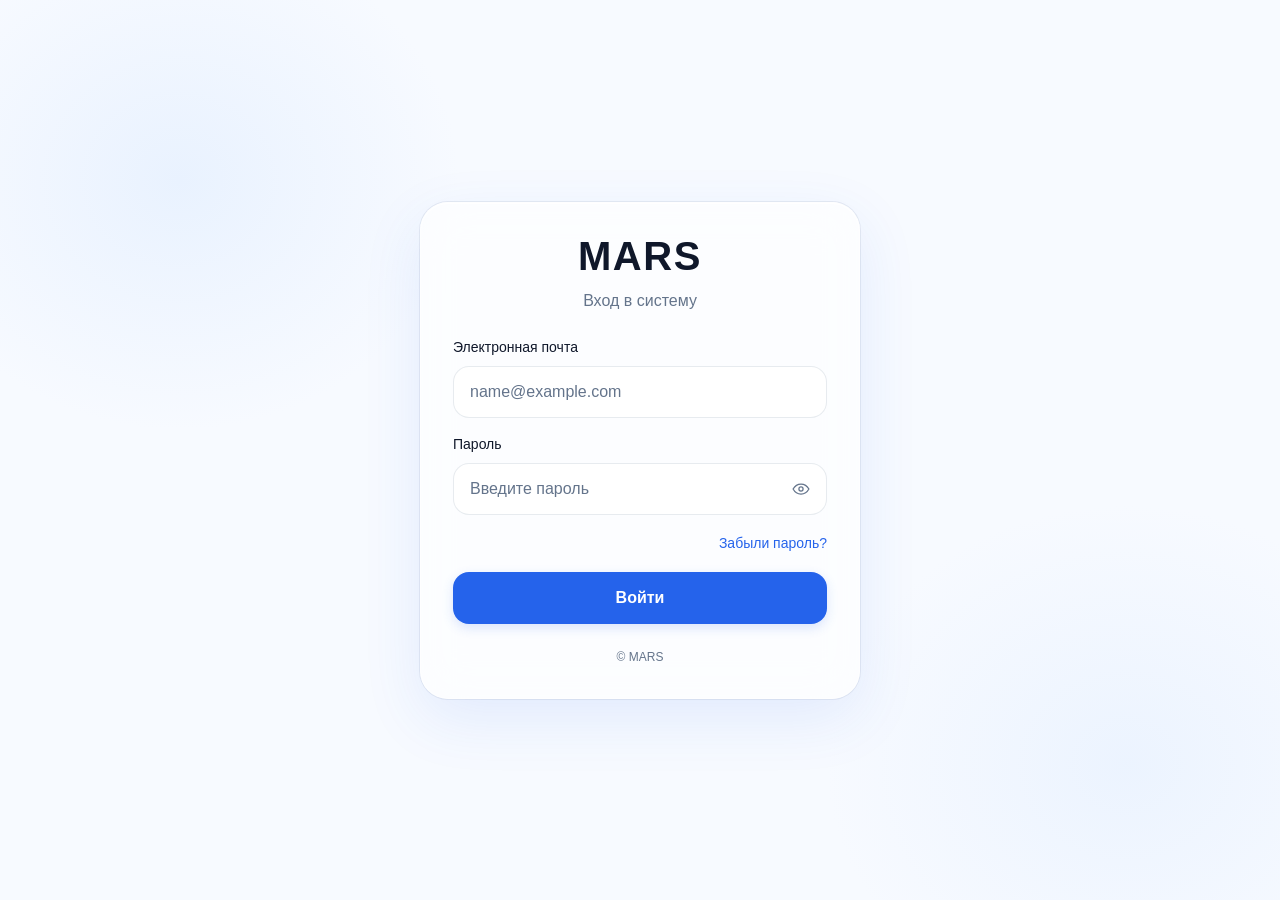
==== index.html @ e256bf9a "Create MARS login page" ====
<!doctype html>
<html lang="ru">
  <head>
    <meta charset="UTF-8" />
    <meta name="viewport" content="width=device-width, initial-scale=1" />
    <meta name="theme-color" content="#F7FAFF" />
    <meta name="description" content="MARS — вход в систему." />
    <title>MARS — Вход в систему</title>
    <link rel="stylesheet" href="./styles.css" />
    <script src="./script.js" defer></script>
  </head>
  <body>
    <div class="ambient" aria-hidden="true"></div>
    <main class="main">
      <section class="login-card" aria-labelledby="login-title" aria-describedby="login-subtitle">
        <header class="card-heading">
          <h1 id="login-title">MARS</h1>
          <p id="login-subtitle">Вход в систему</p>
        </header>
        <form id="login-form">
          <div class="field">
            <label for="email">Электронная почта</label>
            <div class="input-wrap">
              <input id="email" name="email" type="email" placeholder="name@example.com" autocomplete="email" autocapitalize="none" spellcheck="false" required aria-describedby="email-error" />
            </div>
            <p class="field-error" id="email-error" hidden></p>
          </div>
          <div class="field">
            <label for="password">Пароль</label>
            <div class="input-wrap">
              <input id="password" name="password" type="password" placeholder="Введите пароль" autocomplete="current-password" required aria-describedby="password-error" />
              <button class="password-toggle" type="button" aria-label="Показать пароль" aria-controls="password" aria-pressed="false"><svg viewBox="0 0 24 24" fill="none" aria-hidden="true"><path d="M2.5 12s3.3-6 9.5-6 9.5 6 9.5 6-3.3 6-9.5 6-9.5-6-9.5-6Z" stroke="currentColor" stroke-width="1.5"/><circle cx="12" cy="12" r="2.5" stroke="currentColor" stroke-width="1.5"/><path class="eye-slash" d="m4 4 16 16" stroke="currentColor" stroke-width="1.7" stroke-linecap="round"/></svg></button>
            </div>
            <p class="field-error" id="password-error" hidden></p>
          </div>
          <div class="recovery-row"><button class="text-button" id="forgot-password" type="button">Забыли пароль?</button></div>
          <button class="submit-button" type="submit">Войти</button>
          <p class="form-status" id="form-status" role="status" aria-live="polite" hidden></p>
        </form>
        <footer class="card-footer">© MARS</footer>
      </section>
    </main>
  </body>
</html>
---- styles.css ----
:root {
  font-family: Inter, -apple-system, BlinkMacSystemFont, "Segoe UI", sans-serif;
  color: #0f172a;
  background: #f7faff;
  font-synthesis: none;
  -webkit-font-smoothing: antialiased;
  color-scheme: light;
  --primary: #2563eb;
  --accent: #3b82f6;
  --secondary: #64748b;
  --muted: #94a3b8;
}

* { box-sizing: border-box; }
body { margin: 0; min-width: 280px; }
button, input { font: inherit; }
button { cursor: pointer; -webkit-tap-highlight-color: transparent; }
[hidden] { display: none !important; }

/* Diffuse background light stays outside the compact form composition. */
.ambient {
  position: fixed;
  inset: 0;
  z-index: -1;
  pointer-events: none;
  background:
    radial-gradient(ellipse 280px 250px at 14% 20%, #dbeafe80, transparent 100%),
    radial-gradient(ellipse 300px 260px at 88% 85%, #dbeafe66, transparent 100%),
    #f7faff;
}

.main {
  min-height: 100vh;
  min-height: 100svh;
  width: 100%;
  display: flex;
  align-items: center;
  justify-content: center;
  padding: 32px;
}

.login-card {
  width: 440px;
  max-width: calc(100vw - 40px);
  padding: 32px;
  display: flex;
  flex-direction: column;
  gap: 16px;
  border-radius: 28px;
  border: 1px solid rgba(255, 255, 255, .45);
  background: rgba(255, 255, 255, .62);
  backdrop-filter: blur(24px);
  -webkit-backdrop-filter: blur(24px);
  box-shadow:
    0 20px 60px rgba(37, 99, 235, .10),
    0 0 0 1px rgba(148, 163, 184, .18),
    inset 0 1px 0 rgba(255, 255, 255, .85);
}

.card-heading { text-align: center; padding-bottom: 8px; }
h1 {
  margin: 0;
  font-size: 40px;
  font-weight: 700;
  line-height: 1.05;
  letter-spacing: .04em;
}
.card-heading p {
  margin: 12px 0 0;
  font-size: 16px;
  font-weight: 500;
  line-height: 1.5;
  color: var(--secondary);
}

form { display: flex; flex-direction: column; gap: 16px; }
label {
  display: block;
  margin-bottom: 8px;
  font-size: 14px;
  font-weight: 500;
  line-height: 1.5;
}
.input-wrap { position: relative; }
input {
  width: 100%;
  min-width: 0;
  height: 52px;
  padding: 0 16px;
  border: 1px solid rgba(148, 163, 184, .22);
  border-radius: 16px;
  background: rgba(255, 255, 255, .72);
  color: #0f172a;
  font-size: 16px;
  line-height: 1.5;
  outline: 2px solid transparent;
  outline-offset: 2px;
  transition: border-color 180ms, box-shadow 180ms, background 180ms;
}
input::placeholder { color: var(--secondary); opacity: 1; }
input:hover { border-color: rgba(148, 163, 184, .5); }
input:focus {
  border-color: var(--accent);
  outline-color: rgba(59, 130, 246, .3);
  box-shadow: 0 0 0 4px rgba(59, 130, 246, .08);
  background: #fff;
}
input[aria-invalid='true'] { border-color: #b42335; }
#password { padding-right: 56px; }

.password-toggle {
  position: absolute;
  top: 4px;
  right: 4px;
  width: 44px;
  height: 44px;
  display: grid;
  place-items: center;
  border: 0;
  border-radius: 12px;
  background: transparent;
  color: #64748b;
  transition: background 180ms, color 180ms;
}
.password-toggle:hover { color: var(--primary); background: #dbeafe66; }
.password-toggle svg { width: 20px; height: 20px; }
.eye-slash { opacity: 0; transition: opacity 150ms; }
.password-toggle[aria-pressed='true'] .eye-slash { opacity: 1; }

.recovery-row { display: flex; justify-content: flex-end; }
.text-button {
  border: 0;
  padding: 2px 0;
  background: none;
  color: var(--primary);
  font-size: 14px;
  line-height: 1.5;
  transition: color 180ms;
}
.text-button:hover { color: #1d4ed8; text-decoration: underline; text-underline-offset: 4px; }
.submit-button {
  width: 100%;
  height: 52px;
  border: 1px solid transparent;
  border-radius: 16px;
  background: var(--primary);
  color: #fff;
  font-size: 16px;
  font-weight: 600;
  box-shadow: 0 4px 12px rgba(37, 99, 235, .16);
  transition: background 200ms, box-shadow 200ms, transform 200ms;
}
.submit-button:hover { background: #1d4ed8; box-shadow: 0 6px 16px rgba(37, 99, 235, .2); }
.submit-button:active { transform: translateY(1px); box-shadow: 0 2px 5px rgba(37, 99, 235, .12); }
button:focus-visible { outline: 2px solid var(--primary); outline-offset: 4px; }

.card-footer {
  padding-top: 8px;
  text-align: center;
  color: var(--secondary);
  font-size: 12px;
  line-height: 1.5;
}
.field-error { margin: 8px 0 0; color: #b42335; font-size: 13px; line-height: 1.5; }
.form-status { margin: 0; padding: 12px; border-radius: 12px; color: var(--secondary); background: #dbeafe66; font-size: 13px; line-height: 1.5; }

@media (max-width: 600px) {
  .main { padding: 20px; }
  .login-card { padding: 24px; }
}
@supports not ((backdrop-filter: blur(24px)) or (-webkit-backdrop-filter: blur(24px))) {
  .login-card { background: rgba(255, 255, 255, .94); }
}
@media (prefers-reduced-motion: reduce) {
  *, *::before, *::after { transition: none !important; animation: none !important; }
}
@media (forced-colors: active) {
  .login-card, input, .submit-button { border: 1px solid CanvasText; }
  .submit-button { color: ButtonText; }
  .ambient { display: none; }
}
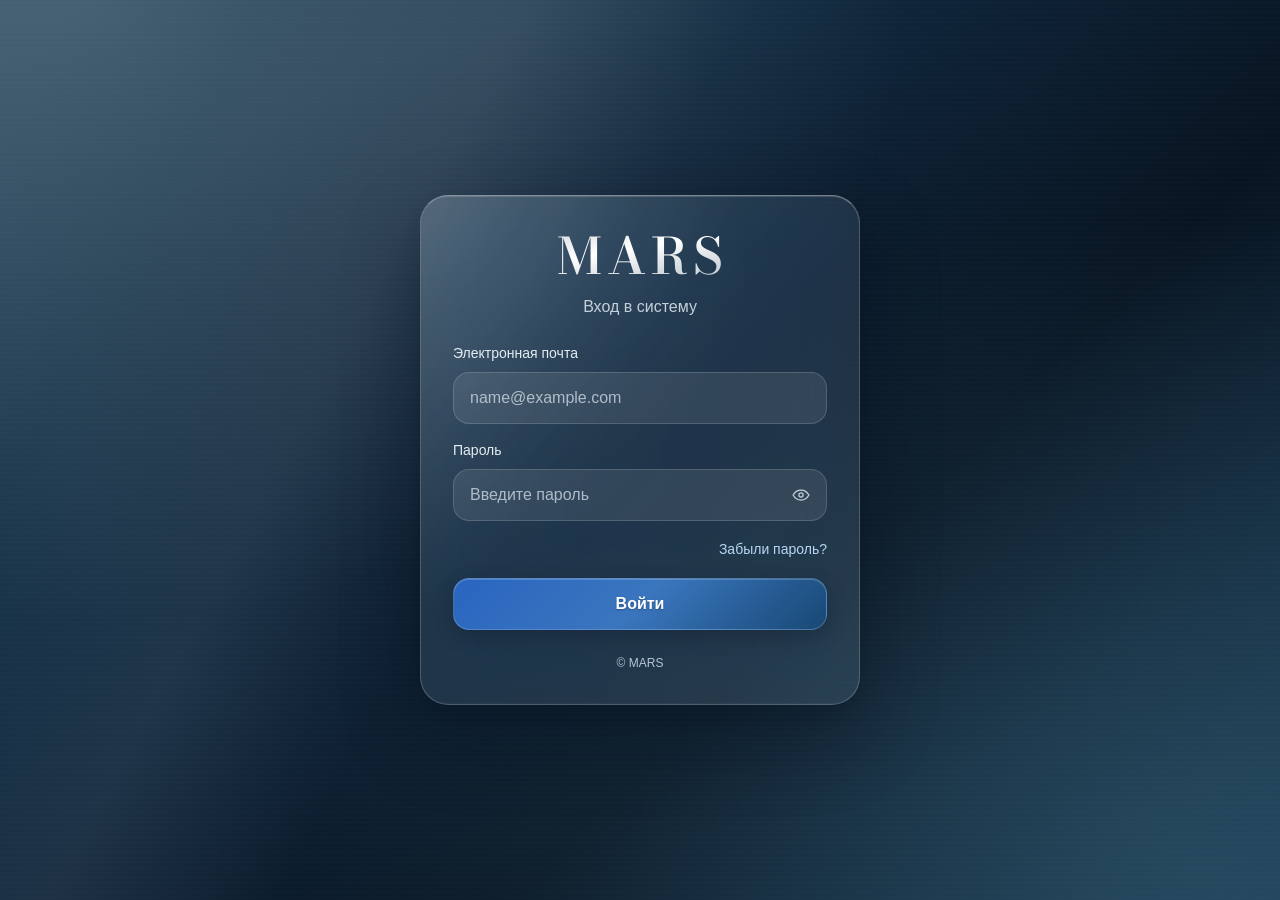
==== commit af6435b5: "Refine MARS metallic identity and serif branding" ====
--- a/index.html
+++ b/index.html
@@ -3,7 +3,7 @@
   <head>
     <meta charset="UTF-8" />
     <meta name="viewport" content="width=device-width, initial-scale=1" />
-    <meta name="theme-color" content="#F7FAFF" />
+    <meta name="theme-color" content="#10283E" />
     <meta name="description" content="MARS — вход в систему." />
     <title>MARS — Вход в систему</title>
     <link rel="stylesheet" href="./styles.css" />
--- a/styles.css
+++ b/styles.css
@@ -1,32 +1,145 @@
+/* Bodoni Moda SemiBold, Latin subset. Fontsource 5.3.0 / Google Fonts.
+Copyright 2020 The Bodoni Moda Project Authors (https://github.com/indestructible-type/Bodoni) BodoniModa-Italic[opsz,wght].ttf: Copyright 2020 The Bodoni Moda Project Authors (https://github.com/indestructible-type/Bodoni)
+
+This Font Software is licensed under the SIL Open Font License, Version 1.1.
+This license is copied below, and is also available with a FAQ at:
+http://scripts.sil.org/OFL
+
+
+-----------------------------------------------------------
+SIL OPEN FONT LICENSE Version 1.1 - 26 February 2007
+-----------------------------------------------------------
+
+PREAMBLE
+The goals of the Open Font License (OFL) are to stimulate worldwide
+development of collaborative font projects, to support the font creation
+efforts of academic and linguistic communities, and to provide a free and
+open framework in which fonts may be shared and improved in partnership
+with others.
+
+The OFL allows the licensed fonts to be used, studied, modified and
+redistributed freely as long as they are not sold by themselves. The
+fonts, including any derivative works, can be bundled, embedded,
+redistributed and/or sold with any software provided that any reserved
+names are not used by derivative works. The fonts and derivatives,
+however, cannot be released under any other type of license. The
+requirement for fonts to remain under this license does not apply
+to any document created using the fonts or their derivatives.
+
+DEFINITIONS
+"Font Software" refers to the set of files released by the Copyright
+Holder(s) under this license and clearly marked as such. This may
+include source files, build scripts and documentation.
+
+"Reserved Font Name" refers to any names specified as such after the
+copyright statement(s).
+
+"Original Version" refers to the collection of Font Software components as
+distributed by the Copyright Holder(s).
+
+"Modified Version" refers to any derivative made by adding to, deleting,
+or substituting -- in part or in whole -- any of the components of the
+Original Version, by changing formats or by porting the Font Software to a
+new environment.
+
+"Author" refers to any designer, engineer, programmer, technical
+writer or other person who contributed to the Font Software.
+
+PERMISSION & CONDITIONS
+Permission is hereby granted, free of charge, to any person obtaining
+a copy of the Font Software, to use, study, copy, merge, embed, modify,
+redistribute, and sell modified and unmodified copies of the Font
+Software, subject to the following conditions:
+
+1) Neither the Font Software nor any of its individual components,
+in Original or Modified Versions, may be sold by itself.
+
+2) Original or Modified Versions of the Font Software may be bundled,
+redistributed and/or sold with any software, provided that each copy
+contains the above copyright notice and this license. These can be
+included either as stand-alone text files, human-readable headers or
+in the appropriate machine-readable metadata fields within text or
+binary files as long as those fields can be easily viewed by the user.
+
+3) No Modified Version of the Font Software may use the Reserved Font
+Name(s) unless explicit written permission is granted by the corresponding
+Copyright Holder. This restriction only applies to the primary font name as
+presented to the users.
+
+4) The name(s) of the Copyright Holder(s) or the Author(s) of the Font
+Software shall not be used to promote, endorse or advertise any
+Modified Version, except to acknowledge the contribution(s) of the
+Copyright Holder(s) and the Author(s) or with their explicit written
+permission.
+
+5) The Font Software, modified or unmodified, in part or in whole,
+must be distributed entirely under this license, and must not be
+distributed under any other license. The requirement for fonts to
+remain under this license does not apply to any document created
+using the Font Software.
+
+TERMINATION
+This license becomes null and void if any of the above conditions are
+not met.
+
+DISCLAIMER
+THE FONT SOFTWARE IS PROVIDED "AS IS", WITHOUT WARRANTY OF ANY KIND,
+EXPRESS OR IMPLIED, INCLUDING BUT NOT LIMITED TO ANY WARRANTIES OF
+MERCHANTABILITY, FITNESS FOR A PARTICULAR PURPOSE AND NONINFRINGEMENT
+OF COPYRIGHT, PATENT, TRADEMARK, OR OTHER RIGHT. IN NO EVENT SHALL THE
+COPYRIGHT HOLDER BE LIABLE FOR ANY CLAIM, DAMAGES OR OTHER LIABILITY,
+INCLUDING ANY GENERAL, SPECIAL, INDIRECT, INCIDENTAL, OR CONSEQUENTIAL
+DAMAGES, WHETHER IN AN ACTION OF CONTRACT, TORT OR OTHERWISE, ARISING
+FROM, OUT OF THE USE OR INABILITY TO USE THE FONT SOFTWARE OR FROM
+OTHER DEALINGS IN THE FONT SOFTWARE.
+*/
+@font-face {
+  font-family: 'Bodoni Moda';
+  font-style: normal;
+  font-weight: 600;
+  font-display: swap;
+  src: url('[data-uri]') format('woff2');
+}
+
 :root {
   font-family: Inter, -apple-system, BlinkMacSystemFont, "Segoe UI", sans-serif;
-  color: #0f172a;
-  background: #f7faff;
+  color: #f8fafc;
+  background: #10283e;
   font-synthesis: none;
   -webkit-font-smoothing: antialiased;
-  color-scheme: light;
-  --primary: #2563eb;
-  --accent: #3b82f6;
-  --secondary: #64748b;
-  --muted: #94a3b8;
+  color-scheme: dark;
+  --accent: #98c5ed;
+  --secondary: #c4d0da;
+  --muted: #b6c5d2;
 }
 
 * { box-sizing: border-box; }
-body { margin: 0; min-width: 280px; }
+body { margin: 0; min-width: 280px; isolation: isolate; }
 button, input { font: inherit; }
 button { cursor: pointer; -webkit-tap-highlight-color: transparent; }
 [hidden] { display: none !important; }
 
-/* Diffuse background light stays outside the compact form composition. */
+/* Broad steel reflections and a quiet brushed finish, without animated layers. */
 .ambient {
   position: fixed;
   inset: 0;
   z-index: -1;
   pointer-events: none;
   background:
-    radial-gradient(ellipse 280px 250px at 14% 20%, #dbeafe80, transparent 100%),
-    radial-gradient(ellipse 300px 260px at 88% 85%, #dbeafe66, transparent 100%),
-    #f7faff;
+    radial-gradient(ellipse at 50% 48%, rgba(8, 20, 33, .32), transparent 63%),
+    radial-gradient(ellipse at 6% 0%, rgba(214, 220, 224, .20), transparent 49%),
+    radial-gradient(ellipse at 93% 96%, rgba(53, 93, 115, .56), transparent 53%),
+    linear-gradient(118deg, transparent 15%, rgba(166, 176, 183, .10) 30%, transparent 43%),
+    linear-gradient(135deg, #355d73 -30%, #10283e 37%, #081421 65%, #1c4563 120%);
+}
+.ambient::after {
+  content: '';
+  position: absolute;
+  inset: 0;
+  opacity: .16;
+  background:
+    repeating-linear-gradient(0deg, transparent 0 2px, rgba(214, 220, 224, .12) 2px 3px, transparent 3px 5px),
+    repeating-linear-gradient(91deg, transparent 0 5px, rgba(102, 118, 129, .08) 5px 6px);
 }
 
 .main {
@@ -40,6 +153,8 @@
 }
 
 .login-card {
+  position: relative;
+  isolation: isolate;
   width: 440px;
   max-width: calc(100vw - 40px);
   padding: 32px;
@@ -47,26 +162,51 @@
   flex-direction: column;
   gap: 16px;
   border-radius: 28px;
-  border: 1px solid rgba(255, 255, 255, .45);
-  background: rgba(255, 255, 255, .62);
-  backdrop-filter: blur(24px);
-  -webkit-backdrop-filter: blur(24px);
+  border: 1px solid rgba(255, 255, 255, .20);
+  border-top-color: rgba(255, 255, 255, .38);
+  background: rgba(225, 235, 242, .10);
+  backdrop-filter: blur(28px) saturate(135%);
+  -webkit-backdrop-filter: blur(28px) saturate(135%);
   box-shadow:
-    0 20px 60px rgba(37, 99, 235, .10),
-    0 0 0 1px rgba(148, 163, 184, .18),
-    inset 0 1px 0 rgba(255, 255, 255, .85);
+    0 30px 80px rgba(0, 10, 25, .32),
+    0 8px 24px rgba(0, 10, 25, .12),
+    inset 0 1px 0 rgba(255, 255, 255, .16),
+    inset 0 -1px 0 rgba(214, 220, 224, .04);
+}
+.login-card::before {
+  content: '';
+  position: absolute;
+  inset: 0;
+  z-index: -1;
+  pointer-events: none;
+  border-radius: inherit;
+  background:
+    radial-gradient(ellipse at 0 0, rgba(214, 220, 224, .09), transparent 55%),
+    linear-gradient(125deg, rgba(255, 255, 255, .05), transparent 42%, rgba(166, 176, 183, .025));
 }
 
 .card-heading { text-align: center; padding-bottom: 8px; }
 h1 {
   margin: 0;
-  font-size: 40px;
-  font-weight: 700;
-  line-height: 1.05;
-  letter-spacing: .04em;
+  padding-left: .10em;
+  font-family: 'Bodoni Moda', 'Bodoni MT', Didot, Georgia, serif;
+  font-size: 50px;
+  font-weight: 600;
+  line-height: 1.15;
+  letter-spacing: .10em;
+  text-transform: uppercase;
+  color: #e5edf3;
+}
+@supports ((background-clip: text) or (-webkit-background-clip: text)) {
+  h1 {
+    background: linear-gradient(170deg, #a6b0b7 -15%, #ffffff 42%, #d6dce0 64%, #b2c7d7 100%);
+    background-clip: text;
+    -webkit-background-clip: text;
+    color: transparent;
+  }
 }
 .card-heading p {
-  margin: 12px 0 0;
+  margin: 10px 0 0;
   font-size: 16px;
   font-weight: 500;
   line-height: 1.5;
@@ -77,6 +217,7 @@
 label {
   display: block;
   margin-bottom: 8px;
+  color: #e5edf3;
   font-size: 14px;
   font-weight: 500;
   line-height: 1.5;
@@ -87,25 +228,32 @@
   min-width: 0;
   height: 52px;
   padding: 0 16px;
-  border: 1px solid rgba(148, 163, 184, .22);
+  border: 1px solid rgba(255, 255, 255, .15);
   border-radius: 16px;
-  background: rgba(255, 255, 255, .72);
-  color: #0f172a;
+  background: rgba(255, 255, 255, .09);
+  color: #f8fafc;
+  caret-color: #b9dbf8;
   font-size: 16px;
   line-height: 1.5;
   outline: 2px solid transparent;
   outline-offset: 2px;
   transition: border-color 180ms, box-shadow 180ms, background 180ms;
 }
-input::placeholder { color: var(--secondary); opacity: 1; }
-input:hover { border-color: rgba(148, 163, 184, .5); }
+/* Slightly stronger opacity keeps hints legible over translucent reflections. */
+input::placeholder { color: rgba(203, 213, 225, .82); opacity: 1; }
+input:hover { border-color: rgba(214, 220, 224, .35); }
 input:focus {
   border-color: var(--accent);
-  outline-color: rgba(59, 130, 246, .3);
-  box-shadow: 0 0 0 4px rgba(59, 130, 246, .08);
-  background: #fff;
-}
-input[aria-invalid='true'] { border-color: #b42335; }
+  outline-color: rgba(152, 197, 237, .55);
+  box-shadow: 0 0 0 4px rgba(118, 176, 221, .08);
+  background: rgba(255, 255, 255, .12);
+}
+input[aria-invalid='true'] { border-color: #f0a8af; }
+input:autofill { background: #30495d; color: #f8fafc; }
+input:-webkit-autofill {
+  -webkit-text-fill-color: #f8fafc;
+  box-shadow: inset 0 0 0 100px #30495d;
+}
 #password { padding-right: 56px; }
 
 .password-toggle {
@@ -119,10 +267,10 @@
   border: 0;
   border-radius: 12px;
   background: transparent;
-  color: #64748b;
+  color: #c4d0da;
   transition: background 180ms, color 180ms;
 }
-.password-toggle:hover { color: var(--primary); background: #dbeafe66; }
+.password-toggle:hover { color: #fff; background: rgba(255, 255, 255, .08); }
 .password-toggle svg { width: 20px; height: 20px; }
 .eye-slash { opacity: 0; transition: opacity 150ms; }
 .password-toggle[aria-pressed='true'] .eye-slash { opacity: 1; }
@@ -132,50 +280,66 @@
   border: 0;
   padding: 2px 0;
   background: none;
-  color: var(--primary);
+  color: #b8d7f4;
   font-size: 14px;
   line-height: 1.5;
   transition: color 180ms;
 }
-.text-button:hover { color: #1d4ed8; text-decoration: underline; text-underline-offset: 4px; }
+.text-button:hover { color: #edf6ff; text-decoration: underline; text-underline-offset: 4px; }
 .submit-button {
   width: 100%;
   height: 52px;
-  border: 1px solid transparent;
+  border: 1px solid rgba(186, 215, 241, .26);
   border-radius: 16px;
-  background: var(--primary);
+  /* A subtle tint keeps white text above 4.5:1 at the brightest stop. */
+  background:
+    linear-gradient(rgba(8, 20, 33, .04), rgba(8, 20, 33, .04)),
+    linear-gradient(135deg, #2b68c7 0%, #3c7ac4 50%, #194a78 100%);
   color: #fff;
   font-size: 16px;
   font-weight: 600;
-  box-shadow: 0 4px 12px rgba(37, 99, 235, .16);
-  transition: background 200ms, box-shadow 200ms, transform 200ms;
-}
-.submit-button:hover { background: #1d4ed8; box-shadow: 0 6px 16px rgba(37, 99, 235, .2); }
-.submit-button:active { transform: translateY(1px); box-shadow: 0 2px 5px rgba(37, 99, 235, .12); }
-button:focus-visible { outline: 2px solid var(--primary); outline-offset: 4px; }
-
-.card-footer {
-  padding-top: 8px;
-  text-align: center;
-  color: var(--secondary);
-  font-size: 12px;
-  line-height: 1.5;
-}
-.field-error { margin: 8px 0 0; color: #b42335; font-size: 13px; line-height: 1.5; }
-.form-status { margin: 0; padding: 12px; border-radius: 12px; color: var(--secondary); background: #dbeafe66; font-size: 13px; line-height: 1.5; }
+  text-shadow: 0 1px 2px rgba(8, 20, 33, .35);
+  box-shadow: 0 7px 20px rgba(0, 10, 25, .24), inset 0 1px 0 rgba(255, 255, 255, .18);
+  transition: border-color 200ms, box-shadow 200ms, transform 200ms;
+}
+.submit-button:hover {
+  transform: translateY(-1px);
+  border-color: rgba(186, 215, 241, .48);
+  box-shadow: 0 10px 24px rgba(0, 10, 25, .30), inset 0 1px 0 rgba(255, 255, 255, .25);
+}
+.submit-button:active { transform: translateY(1px); box-shadow: 0 2px 8px rgba(0, 10, 25, .22); }
+button:focus-visible { outline: 2px solid #b5d9fa; outline-offset: 4px; }
+
+.card-footer { padding-top: 8px; text-align: center; color: var(--muted); font-size: 12px; line-height: 1.5; }
+.field-error { margin: 8px 0 0; color: #ffc2c8; font-size: 13px; line-height: 1.5; }
+.form-status {
+  margin: 0;
+  padding: 12px;
+  border: 1px solid rgba(186, 215, 241, .15);
+  border-radius: 12px;
+  color: #e5edf3;
+  background: rgba(8, 20, 33, .24);
+  font-size: 13px;
+  line-height: 1.5;
+}
 
 @media (max-width: 600px) {
   .main { padding: 20px; }
   .login-card { padding: 24px; }
-}
-@supports not ((backdrop-filter: blur(24px)) or (-webkit-backdrop-filter: blur(24px))) {
-  .login-card { background: rgba(255, 255, 255, .94); }
+  h1 { font-size: 46px; }
+}
+@supports not ((backdrop-filter: blur(28px)) or (-webkit-backdrop-filter: blur(28px))) {
+  .login-card { background: rgba(35, 56, 74, .97); }
 }
 @media (prefers-reduced-motion: reduce) {
   *, *::before, *::after { transition: none !important; animation: none !important; }
+  .submit-button:hover, .submit-button:active { transform: none; }
 }
 @media (forced-colors: active) {
   .login-card, input, .submit-button { border: 1px solid CanvasText; }
-  .submit-button { color: ButtonText; }
-  .ambient { display: none; }
-}
+  .login-card { background: Canvas; }
+  h1 { background: none; color: CanvasText; }
+  .submit-button { color: ButtonText; text-shadow: none; }
+  .ambient, .login-card::before { display: none; }
+  button:focus-visible, input:focus { outline: 2px solid Highlight; }
+}
